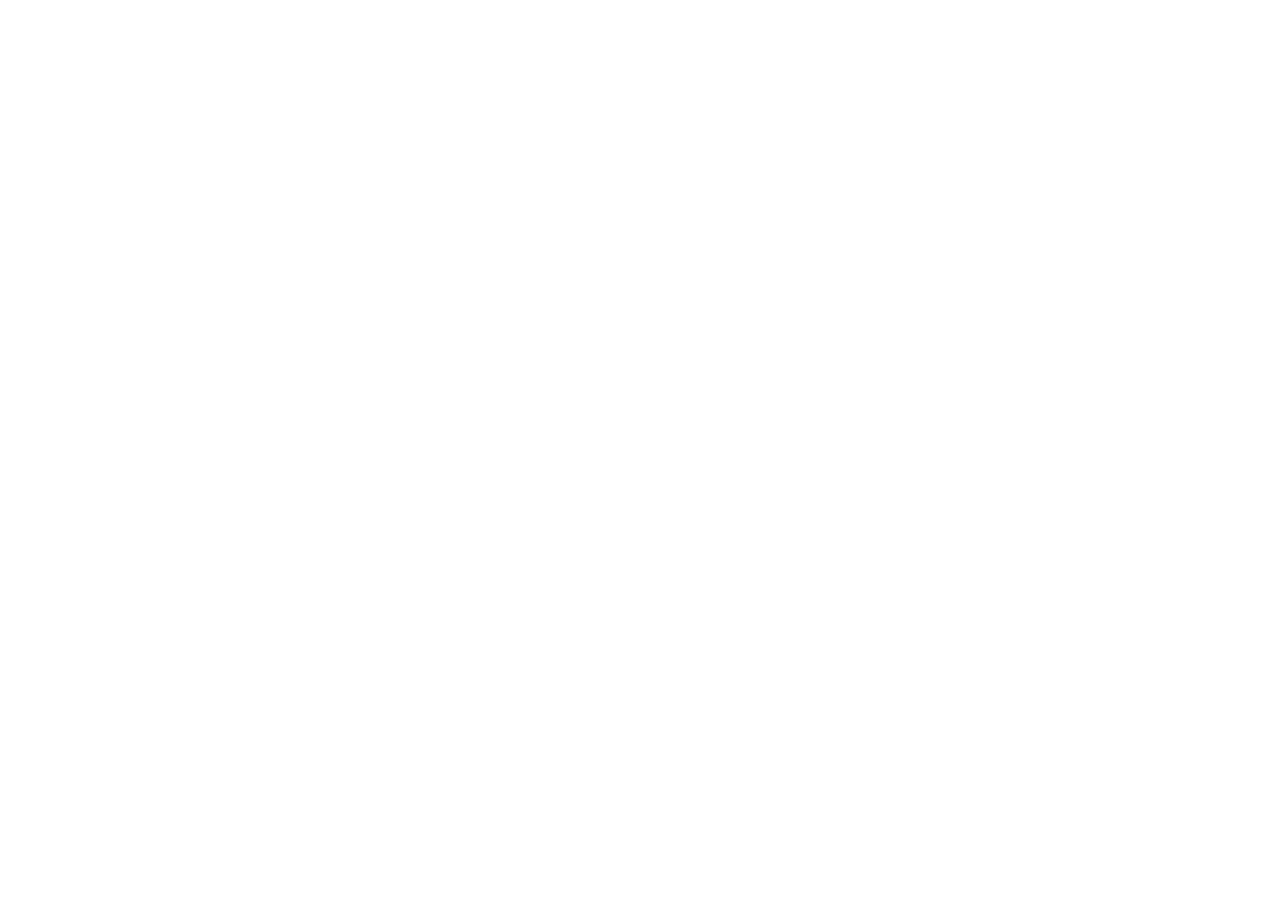
==== index.html @ 229908d8 "add base file structure" ====
<!DOCTYPE html>
<html>
<head>
  <meta charset="utf-8">
  <title>freedom</title>
  <meta name="viewport" content="width=device-width, initial-scale=1">
  <link rel="stylesheet" href="main.css">
</head>
<body>

</body>
</html>
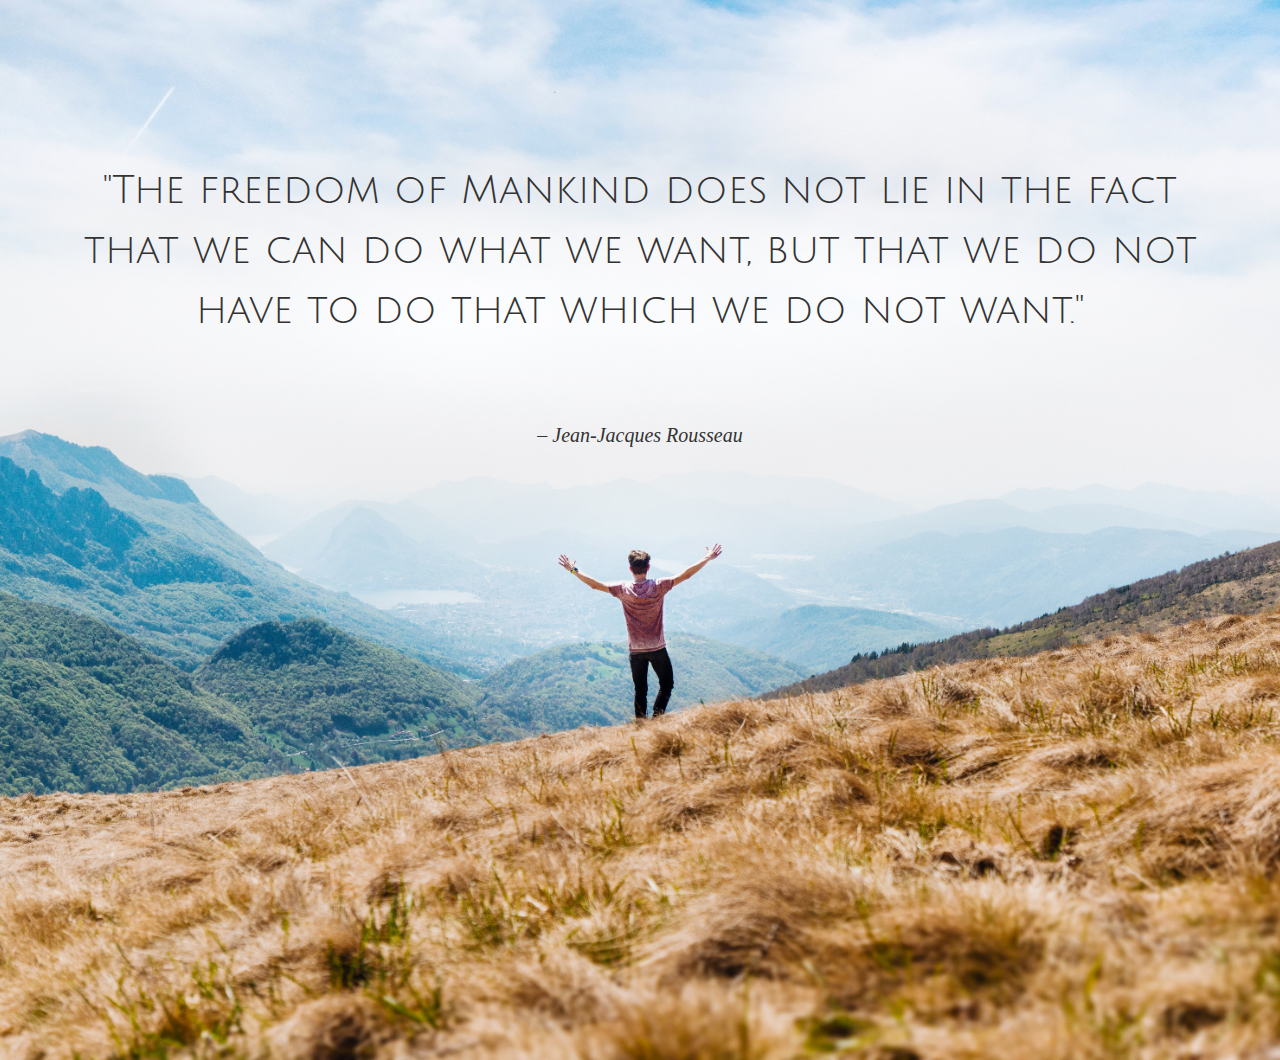
==== commit e9b95cab: "Ready" ====
--- a/index.html
+++ b/index.html
@@ -5,8 +5,15 @@
   <title>freedom</title>
   <meta name="viewport" content="width=device-width, initial-scale=1">
   <link rel="stylesheet" href="main.css">
+  <link rel="preconnect" href="https://fonts.gstatic.com">
+<link href="https://fonts.googleapis.com/css2?family=Julius+Sans+One&display=swap" rel="stylesheet">
 </head>
 <body>
-
+  <div class="container">
+    <p class="quote">"The freedom of Mankind does not lie in the fact that we can do what we want, but that we do not have to do that which we do not want." 
+    <p class="author">
+      <small>– Jean-Jacques Rousseau</small>
+    </p>
+  </div>
 </body>
 </html>--- a/main.css
+++ b/main.css
@@ -0,0 +1,89 @@
+/* http://meyerweb.com/eric/tools/css/reset/ 
+   v2.0 | 20110126
+   License: none (public domain)
+*/
+
+html, body, div, span, applet, object, iframe,
+h1, h2, h3, h4, h5, h6, p, blockquote, pre,
+a, abbr, acronym, address, big, cite, code,
+del, dfn, em, img, ins, kbd, q, s, samp,
+small, strike, strong, sub, sup, tt, var,
+b, u, i, center,
+dl, dt, dd, ol, ul, li,
+fieldset, form, label, legend,
+table, caption, tbody, tfoot, thead, tr, th, td,
+article, aside, canvas, details, embed, 
+figure, figcaption, footer, header, hgroup, 
+menu, nav, output, ruby, section, summary,
+time, mark, audio, video {
+	margin: 0;
+	padding: 0;
+	border: 0;
+	font-size: 100%;
+	font: inherit;
+	vertical-align: baseline;
+}
+/* HTML5 display-role reset for older browsers */
+article, aside, details, figcaption, figure, 
+footer, header, hgroup, menu, nav, section {
+	display: block;
+}
+body {
+	line-height: 1;
+}
+ol, ul {
+	list-style: none;
+}
+blockquote, q {
+	quotes: none;
+}
+blockquote:before, blockquote:after,
+q:before, q:after {
+	content: '';
+	content: none;
+}
+table {
+	border-collapse: collapse;
+	border-spacing: 0;
+}
+
+
+
+
+body {
+  background: url('assets/freedom.jpg') no-repeat center;
+  width: 100%;
+  height: 100vh;
+  background-size: cover;
+  color: #333;
+  line-height: 1.5;
+  font-size: 100%;
+}
+
+.quote {
+  font-family: 'Julius Sans One', sans-serif;
+  font-size: 2.5rem;
+}
+
+.author {
+    font-family: 'Crimson Text', serif;
+    font-size: 1.25rem;
+    font-style: italic;
+    margin-top: 5rem;
+    
+}
+
+}
+small {
+  font-size: smaller;
+}
+
+.container {
+  text-align: center;
+  width: 90%;
+  margin: auto;
+  margin-top: 10rem;
+  
+}
+
+
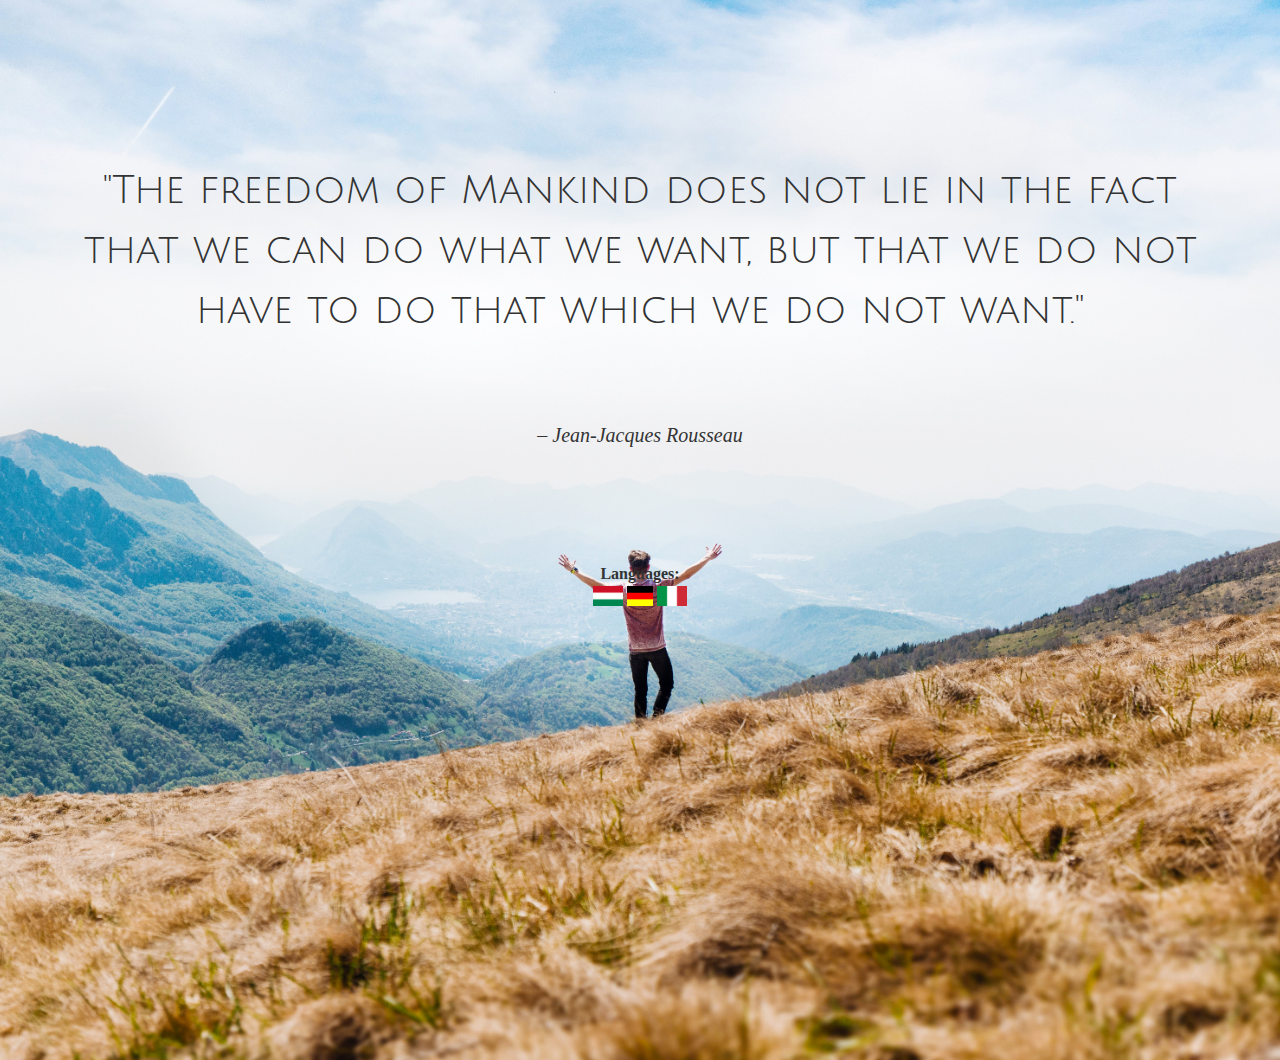
==== commit 2616a5d6: "with flags the last version" ====
--- a/index.html
+++ b/index.html
@@ -14,6 +14,13 @@
     <p class="author">
       <small>– Jean-Jacques Rousseau</small>
     </p>
+    <footer>Languages:
+      <nav>
+        <a class="languages" href="magyar.html"><img src="assets/hungarian.png" alt="hungarian"></a>
+        <a class="languages" href="nemet.html"><img src="assets/german.jpg" alt="german"></a>
+        <a class="languages" href="olasz.html"><img src="assets/italy.png" alt="italy"></a>
+      </nav>
+    </footer>
   </div>
 </body>
 </html>--- a/main.css
+++ b/main.css
@@ -57,7 +57,7 @@
   background-size: cover;
   color: #333;
   line-height: 1.5;
-  font-size: 100%;
+  font-size: 3rem;
 }
 
 .quote {
@@ -86,4 +86,38 @@
   
 }
 
+@media (max-width: 420px) {
+  body {
+    line-height: 1.2;
+  }
+  .quote {
+    font-size: 2rem;
+  }
+}
 
+@media (min-width: 1920px) {
+  body {
+    line-height: 1.5;
+  }
+  .quote {
+    font-size: 4rem;
+  }
+}
+
+footer {
+  font-size: 1rem;
+  margin-top: 5rem;
+  margin: 7rem auto;
+  font-weight: bold;
+  display: block;
+}
+
+img {
+  height: 20px;
+  width: auto;
+}
+
+img:hover {
+  transform: scale(0.9);
+  transition: ease in out .8s;
+}